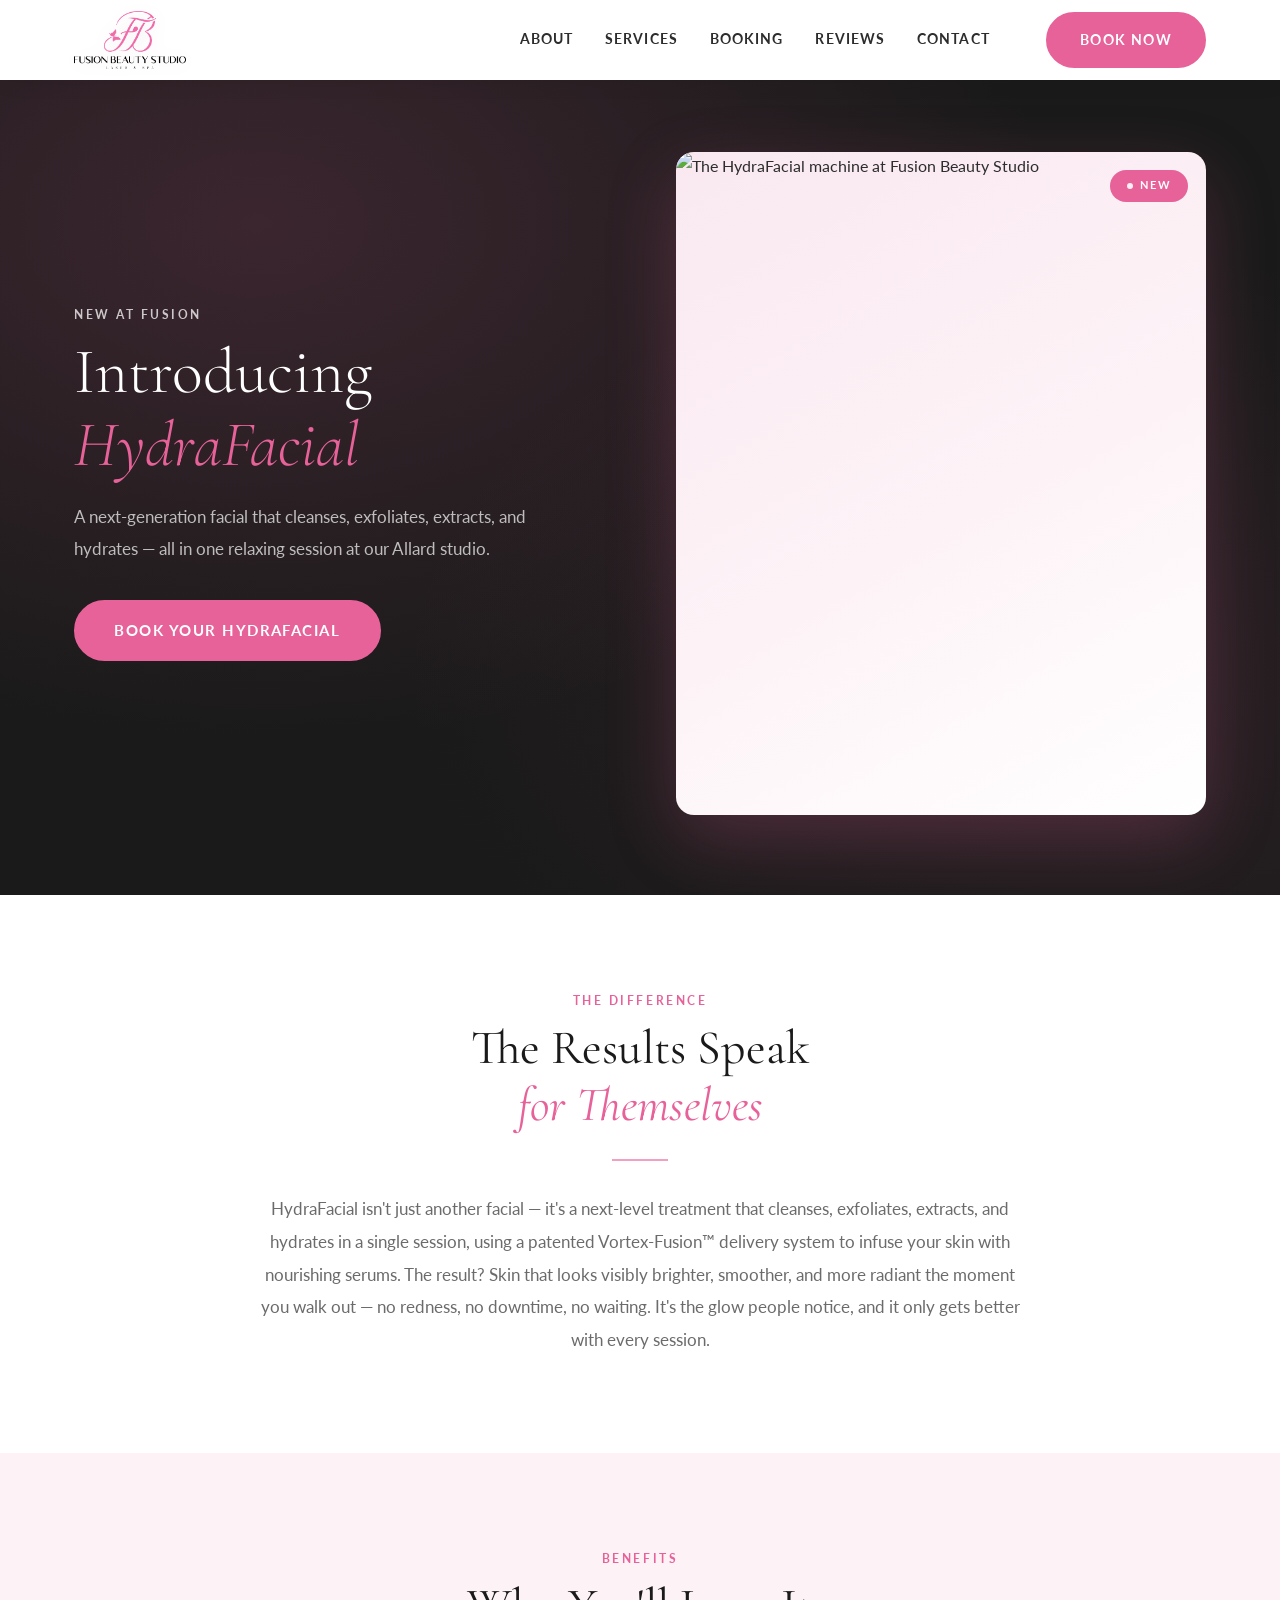
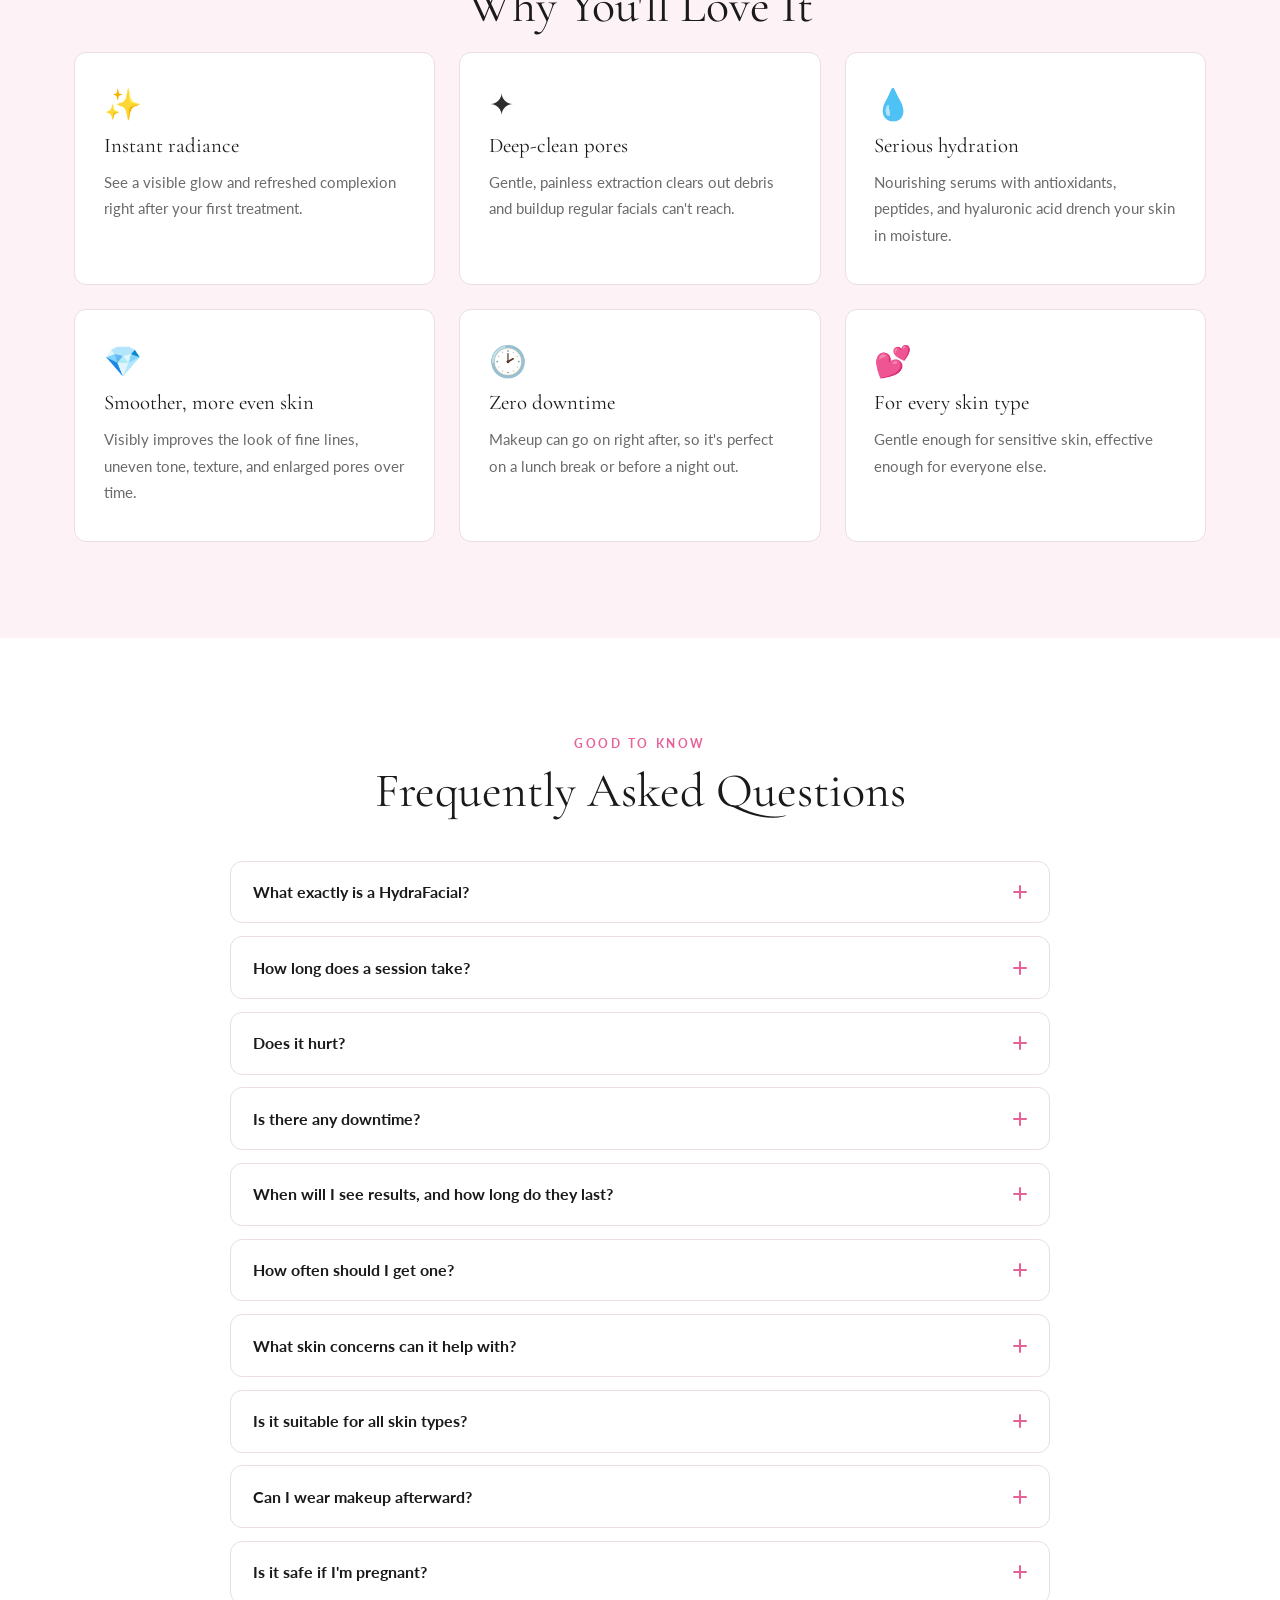
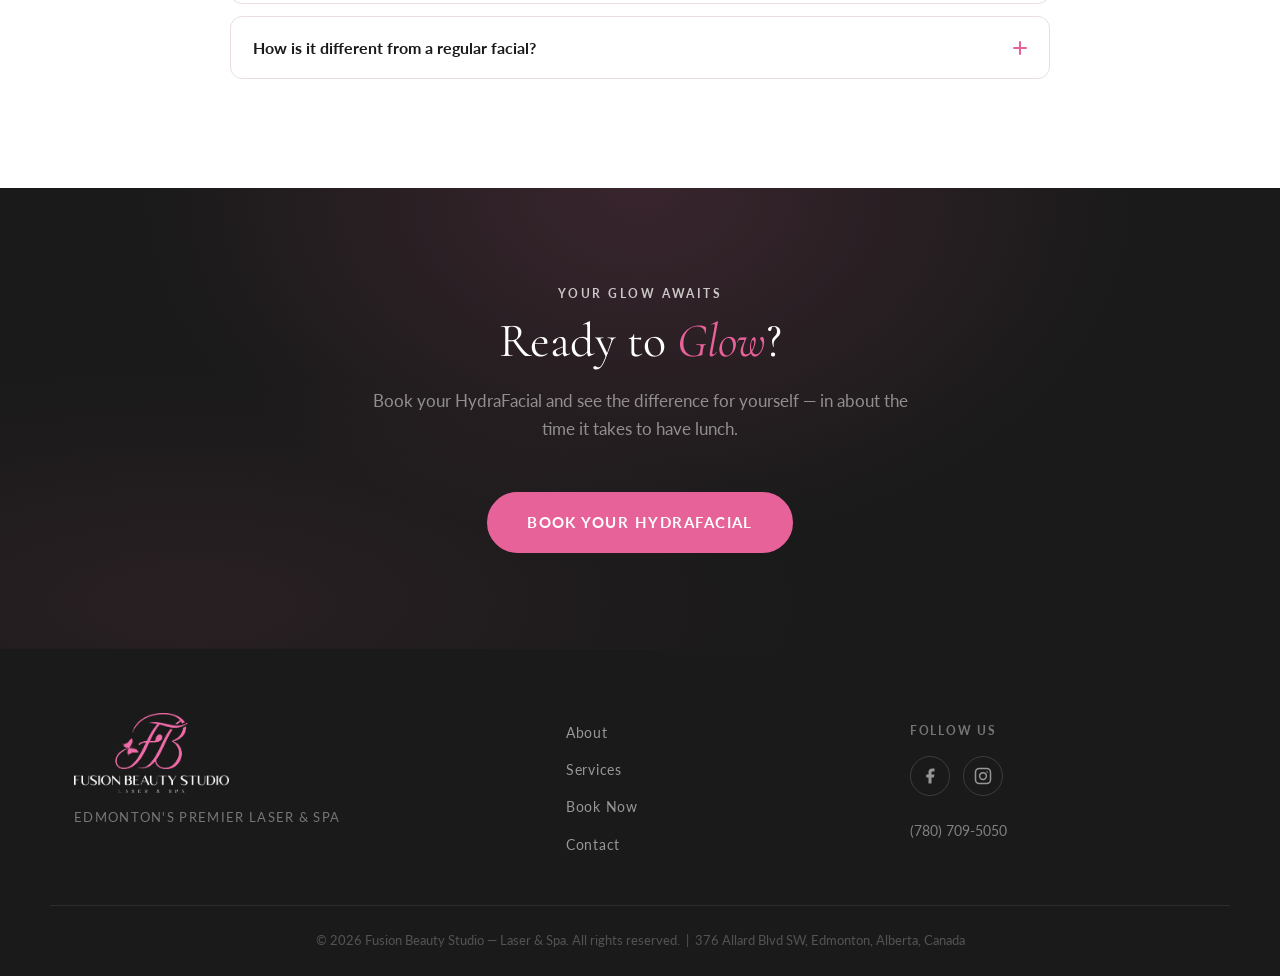
==== hydrafacial/index.html @ 07726c4e "Add HydraFacial feature section and dedicated /hydrafacial page - Homepage: new Introducing HydraFac" ====
<!DOCTYPE html>
<html lang="en">
<head>
  <meta charset="UTF-8" />
  <meta name="viewport" content="width=device-width, initial-scale=1.0" />
  <title>HydraFacial in Edmonton | Fusion Beauty Studio</title>
  <meta name="description" content="HydraFacial at Fusion Beauty Studio in Edmonton — cleanse, exfoliate, extract and hydrate in one session. Instant glow, zero downtime. Book your HydraFacial today." />
  <link rel="preconnect" href="https://fonts.googleapis.com" />
  <link rel="preconnect" href="https://fonts.gstatic.com" crossorigin />
  <link href="https://fonts.googleapis.com/css2?family=Cormorant+Garamond:ital,wght@0,300;0,400;0,500;0,600;1,300;1,400&family=Lato:wght@300;400;700&display=swap" rel="stylesheet" />
  <link rel="stylesheet" href="/styles.css?v=12" />
</head>
<body>

  <!-- ===== NAVBAR (shared) ===== -->
  <header class="navbar" id="navbar">
    <div class="nav-inner">
      <a href="/" class="nav-logo">
        <img src="/logo-transparent-dark.png" alt="Fusion Beauty Studio" class="logo-img" />
      </a>
      <nav class="nav-links" id="navLinks">
        <a href="/#about">About</a>
        <a href="/#services">Services</a>
        <a href="/#booking">Booking</a>
        <a href="/#testimonials">Reviews</a>
        <a href="/#contact">Contact</a>
        <a href="https://www.vagaro.com/ca01/fusionbeautystudio" target="_blank" rel="noopener" class="nav-book-mobile btn btn-primary">Book an Appointment</a>
      </nav>
      <a href="https://www.vagaro.com/ca01/fusionbeautystudio" target="_blank" rel="noopener" class="btn btn-primary nav-cta">Book Now</a>
      <button class="hamburger" id="hamburger" aria-label="Menu">
        <span></span><span></span><span></span>
      </button>
    </div>
  </header>

  <!-- ===== HERO ===== -->
  <section class="hydra-hero">
    <div class="container hydra-hero-grid">

      <div class="hydra-hero-copy">
        <p class="section-eyebrow light">New at Fusion</p>
        <h1 class="hydra-hero-title">Introducing <em>HydraFacial</em></h1>
        <p class="hydra-hero-sub">A next-generation facial that cleanses, exfoliates, extracts, and hydrates &mdash; all in one relaxing session at our Allard studio.</p>
        <a href="https://www.vagaro.com/ca01/fusionbeautystudio" target="_blank" rel="noopener" class="btn btn-primary btn-lg">Book Your HydraFacial</a>
      </div>

      <div class="hydra-hero-media">
        <div class="hydra-media-frame">
          <!-- Drop the machine photo at: /images/hydrafacial-machine.jpg -->
          <img src="/images/hydrafacial-machine.jpg"
               alt="The HydraFacial machine at Fusion Beauty Studio"
               decoding="async" />
        </div>
        <span class="hydra-badge"><span class="hydra-badge-dot"></span>New</span>
      </div>

    </div>
  </section>

  <!-- ===== RESULTS ===== -->
  <section class="hydra-results section">
    <div class="container">
      <div class="hydra-results-inner">
        <p class="section-eyebrow center">The Difference</p>
        <h2 class="section-title center">The Results Speak<br /><em>for Themselves</em></h2>
        <p class="hydra-results-text">HydraFacial isn't just another facial &mdash; it's a next-level treatment that cleanses, exfoliates, extracts, and hydrates in a single session, using a patented Vortex-Fusion&trade; delivery system to infuse your skin with nourishing serums. The result? Skin that looks visibly brighter, smoother, and more radiant the moment you walk out &mdash; no redness, no downtime, no waiting. It's the glow people notice, and it only gets better with every session.</p>
      </div>
    </div>
  </section>

  <!-- ===== BENEFITS ===== -->
  <section class="hydra-benefits section">
    <div class="container">
      <p class="section-eyebrow center">Benefits</p>
      <h2 class="section-title center">Why You'll Love It</h2>
      <div class="hydra-benefits-grid">

        <div class="hydra-benefit-card">
          <div class="hydra-benefit-icon">&#10024;</div>
          <h3>Instant radiance</h3>
          <p>See a visible glow and refreshed complexion right after your first treatment.</p>
        </div>

        <div class="hydra-benefit-card">
          <div class="hydra-benefit-icon">&#10022;</div>
          <h3>Deep-clean pores</h3>
          <p>Gentle, painless extraction clears out debris and buildup regular facials can't reach.</p>
        </div>

        <div class="hydra-benefit-card">
          <div class="hydra-benefit-icon">&#128167;</div>
          <h3>Serious hydration</h3>
          <p>Nourishing serums with antioxidants, peptides, and hyaluronic acid drench your skin in moisture.</p>
        </div>

        <div class="hydra-benefit-card">
          <div class="hydra-benefit-icon">&#128142;</div>
          <h3>Smoother, more even skin</h3>
          <p>Visibly improves the look of fine lines, uneven tone, texture, and enlarged pores over time.</p>
        </div>

        <div class="hydra-benefit-card">
          <div class="hydra-benefit-icon">&#128337;</div>
          <h3>Zero downtime</h3>
          <p>Makeup can go on right after, so it's perfect on a lunch break or before a night out.</p>
        </div>

        <div class="hydra-benefit-card">
          <div class="hydra-benefit-icon">&#128149;</div>
          <h3>For every skin type</h3>
          <p>Gentle enough for sensitive skin, effective enough for everyone else.</p>
        </div>

      </div>
    </div>
  </section>

  <!-- ===== FAQ ===== -->
  <section class="hydra-faq section">
    <div class="container">
      <p class="section-eyebrow center">Good to Know</p>
      <h2 class="section-title center">Frequently Asked Questions</h2>

      <div class="faq-list">

        <div class="faq-item">
          <button class="faq-q" id="faq1-btn" aria-expanded="false" aria-controls="faq1">
            <span>What exactly is a HydraFacial?</span>
            <span class="faq-icon" aria-hidden="true"></span>
          </button>
          <div class="faq-a" id="faq1" role="region" aria-labelledby="faq1-btn">
            <p>It's a multi-step treatment that combines deep cleansing, gentle exfoliation, painless extraction, and intense hydration &mdash; all in one session. Think of it as a supercharged facial that leaves your skin instantly refreshed and glowing.</p>
          </div>
        </div>

        <div class="faq-item">
          <button class="faq-q" id="faq2-btn" aria-expanded="false" aria-controls="faq2">
            <span>How long does a session take?</span>
            <span class="faq-icon" aria-hidden="true"></span>
          </button>
          <div class="faq-a" id="faq2" role="region" aria-labelledby="faq2-btn">
            <!-- ============================================================
                 [PLACEHOLDER 1 of 2 — CONFIRM SESSION LENGTH]
                 Update the "About 30 minutes" figure below to match the
                 actual HydraFacial appointment length at the studio.
                 ============================================================ -->
            <p>About 30 minutes, which is why it's often called the &ldquo;lunchtime facial.&rdquo;</p>
          </div>
        </div>

        <div class="faq-item">
          <button class="faq-q" id="faq3-btn" aria-expanded="false" aria-controls="faq3">
            <span>Does it hurt?</span>
            <span class="faq-icon" aria-hidden="true"></span>
          </button>
          <div class="faq-a" id="faq3" role="region" aria-labelledby="faq3-btn">
            <p>Not at all. Most people describe it as relaxing &mdash; the extraction feels like a light, cool suction rather than the pinching of a traditional facial.</p>
          </div>
        </div>

        <div class="faq-item">
          <button class="faq-q" id="faq4-btn" aria-expanded="false" aria-controls="faq4">
            <span>Is there any downtime?</span>
            <span class="faq-icon" aria-hidden="true"></span>
          </button>
          <div class="faq-a" id="faq4" role="region" aria-labelledby="faq4-btn">
            <p>None. Your skin may look a little more radiant right away, but there's no redness or recovery period. You can apply makeup and head straight back to your day.</p>
          </div>
        </div>

        <div class="faq-item">
          <button class="faq-q" id="faq5-btn" aria-expanded="false" aria-controls="faq5">
            <span>When will I see results, and how long do they last?</span>
            <span class="faq-icon" aria-hidden="true"></span>
          </button>
          <div class="faq-a" id="faq5" role="region" aria-labelledby="faq5-btn">
            <p>You'll notice a glow immediately. The refreshed look typically lasts 5&ndash;7 days, and results build with regular treatments.</p>
          </div>
        </div>

        <div class="faq-item">
          <button class="faq-q" id="faq6-btn" aria-expanded="false" aria-controls="faq6">
            <span>How often should I get one?</span>
            <span class="faq-icon" aria-hidden="true"></span>
          </button>
          <div class="faq-a" id="faq6" role="region" aria-labelledby="faq6-btn">
            <p>For best results, once a month is ideal to maintain that glow and keep improving your skin over time.</p>
          </div>
        </div>

        <div class="faq-item">
          <button class="faq-q" id="faq7-btn" aria-expanded="false" aria-controls="faq7">
            <span>What skin concerns can it help with?</span>
            <span class="faq-icon" aria-hidden="true"></span>
          </button>
          <div class="faq-a" id="faq7" role="region" aria-labelledby="faq7-btn">
            <p>It's great for dullness, dryness, congested or clogged pores, uneven tone and texture, and the appearance of fine lines. It's a fantastic all-rounder for almost any skin goal.</p>
          </div>
        </div>

        <div class="faq-item">
          <button class="faq-q" id="faq8-btn" aria-expanded="false" aria-controls="faq8">
            <span>Is it suitable for all skin types?</span>
            <span class="faq-icon" aria-hidden="true"></span>
          </button>
          <div class="faq-a" id="faq8" role="region" aria-labelledby="faq8-btn">
            <p>Yes &mdash; it's gentle enough for sensitive skin while still being effective for oily, dry, or combination skin.</p>
          </div>
        </div>

        <div class="faq-item">
          <button class="faq-q" id="faq9-btn" aria-expanded="false" aria-controls="faq9">
            <span>Can I wear makeup afterward?</span>
            <span class="faq-icon" aria-hidden="true"></span>
          </button>
          <div class="faq-a" id="faq9" role="region" aria-labelledby="faq9-btn">
            <p>Absolutely. There's no irritation, so you can apply makeup the same day if you'd like.</p>
          </div>
        </div>

        <div class="faq-item">
          <button class="faq-q" id="faq10-btn" aria-expanded="false" aria-controls="faq10">
            <span>Is it safe if I'm pregnant?</span>
            <span class="faq-icon" aria-hidden="true"></span>
          </button>
          <div class="faq-a" id="faq10" role="region" aria-labelledby="faq10-btn">
            <!-- ============================================================
                 [PLACEHOLDER 2 of 2 — CONFIRM STUDIO POLICY]
                 Confirm the studio's official policy on HydraFacial during
                 pregnancy and update the answer below to match.
                 ============================================================ -->
            <p>HydraFacial is generally gentle, but if you're pregnant we recommend checking with your doctor first, and let us know so we can tailor the serums used.</p>
          </div>
        </div>

        <div class="faq-item">
          <button class="faq-q" id="faq11-btn" aria-expanded="false" aria-controls="faq11">
            <span>How is it different from a regular facial?</span>
            <span class="faq-icon" aria-hidden="true"></span>
          </button>
          <div class="faq-a" id="faq11" role="region" aria-labelledby="faq11-btn">
            <p>A traditional facial mostly cleanses and relaxes. HydraFacial goes further with its patented system &mdash; combining extraction and deep serum infusion for more visible, consistent results.</p>
          </div>
        </div>

      </div>
    </div>
  </section>

  <!-- ===== FINAL CTA ===== -->
  <section class="hydra-final-cta section">
    <div class="container">
      <p class="section-eyebrow center light">Your Glow Awaits</p>
      <h2 class="section-title center light">Ready to <em>Glow</em>?</h2>
      <p class="section-desc center" style="color:rgba(255,255,255,0.5);">Book your HydraFacial and see the difference for yourself &mdash; in about the time it takes to have lunch.</p>
      <div class="hydra-final-cta-btn">
        <a href="https://www.vagaro.com/ca01/fusionbeautystudio" target="_blank" rel="noopener" class="btn btn-primary btn-lg">Book Your HydraFacial</a>
      </div>
    </div>
  </section>

  <!-- ===== FOOTER (shared) ===== -->
  <footer class="footer">
    <div class="container footer-inner">
      <div class="footer-logo">
        <a href="/" aria-label="Back to home">
          <img src="/logo-transparent-light.png" alt="Fusion Beauty Studio" />
        </a>
        <p>Edmonton's Premier Laser &amp; Spa</p>
      </div>
      <div class="footer-links">
        <a href="/#about">About</a>
        <a href="/#services">Services</a>
        <a href="https://www.vagaro.com/ca01/fusionbeautystudio" target="_blank" rel="noopener">Book Now</a>
        <a href="/#contact">Contact</a>
      </div>
      <div class="footer-social">
        <p>Follow Us</p>
        <div class="social-links">
          <a href="https://www.facebook.com/fusionbeautystudio.ca/" target="_blank" rel="noopener" aria-label="Facebook" class="social-link">
            <svg xmlns="http://www.w3.org/2000/svg" width="18" height="18" viewBox="0 0 24 24" fill="currentColor" aria-hidden="true">
              <path d="M18 2h-3a5 5 0 0 0-5 5v3H7v4h3v8h4v-8h3l1-4h-4V7a1 1 0 0 1 1-1h3z"/>
            </svg>
          </a>
          <a href="https://www.instagram.com/fusionbeautystudio_" target="_blank" rel="noopener" aria-label="Instagram" class="social-link">
            <svg xmlns="http://www.w3.org/2000/svg" width="18" height="18" viewBox="0 0 24 24" fill="none" stroke="currentColor" stroke-width="2" stroke-linecap="round" stroke-linejoin="round" aria-hidden="true">
              <rect x="2" y="2" width="20" height="20" rx="5" ry="5"/>
              <circle cx="12" cy="12" r="4.5"/>
              <circle cx="17.5" cy="6.5" r="1" fill="currentColor" stroke="none"/>
            </svg>
          </a>
        </div>
        <div style="margin-top:1.2rem;">
          <a href="tel:+17807095050" style="color:rgba(255,255,255,0.45); font-size:0.85rem;">(780) 709-5050</a>
        </div>
      </div>
    </div>
    <div class="footer-bottom">
      <p>&copy; 2026 Fusion Beauty Studio &mdash; Laser &amp; Spa. All rights reserved. &nbsp;|&nbsp; 376 Allard Blvd SW, Edmonton, Alberta, Canada</p>
    </div>
  </footer>

  <!-- ===== FLOATING BOOK BUTTON (shared) ===== -->
  <a href="https://www.vagaro.com/ca01/fusionbeautystudio" target="_blank" rel="noopener" class="float-book" id="floatBook">Book Now</a>

  <script src="/script.js"></script>
</body>
</html>
---- styles.css ----
/* ============================================================
   FUSION BEAUTY STUDIO — Main Stylesheet
   Brand: Hot pink (#E8629A), Black, White, Soft rose tones
   ============================================================ */

/* ---- Reset & Base ---- */
*, *::before, *::after { box-sizing: border-box; margin: 0; padding: 0; }

:root {
  --pink:       #E8629A;
  --pink-dark:  #c94e82;
  --pink-light: #f9e8f0;
  --pink-pale:  #fdf3f7;
  --black:      #1a1a1a;
  --dark:       #2d2d2d;
  --gray:       #6b6b6b;
  --light-gray: #f4f4f4;
  --white:      #ffffff;
  --border:     #eadde4;
  --font-serif: 'Cormorant Garamond', Georgia, serif;
  --font-sans:  'Lato', Arial, sans-serif;
  --radius:     12px;
  --shadow:     0 4px 30px rgba(232, 98, 154, 0.10);
  --shadow-lg:  0 12px 60px rgba(0,0,0,0.12);
  --transition: 0.3s ease;
  --nav-height: 80px;
}

html { scroll-behavior: smooth; font-size: 16px; }

body {
  font-family: var(--font-sans);
  color: var(--dark);
  background: var(--white);
  line-height: 1.7;
  overflow-x: hidden;
}

img { display: block; max-width: 100%; }
a  { text-decoration: none; color: inherit; }

/* ---- Typography ---- */
h1, h2, h3 { font-family: var(--font-serif); font-weight: 400; line-height: 1.2; }

.section-eyebrow {
  font-family: var(--font-sans);
  font-size: 0.72rem;
  font-weight: 700;
  letter-spacing: 0.22em;
  text-transform: uppercase;
  color: var(--pink);
  margin-bottom: 0.6rem;
}
.section-eyebrow.light { color: rgba(255,255,255,0.75); }

.section-title {
  font-family: var(--font-serif);
  font-size: clamp(2rem, 4vw, 3rem);
  color: var(--black);
  margin-bottom: 1rem;
}
.section-title em { color: var(--pink); font-style: italic; }
.section-title.light { color: var(--white); }
.section-title.center, .section-eyebrow.center, .section-desc.center { text-align: center; }

.section-desc {
  color: var(--gray);
  max-width: 560px;
  margin: 0 auto 3rem;
  font-size: 1.05rem;
}

/* ---- Layout ---- */
.container { max-width: 1180px; margin: 0 auto; padding: 0 1.5rem; }
.section { padding: 6rem 0; }

/* ---- Buttons ---- */
.btn {
  display: inline-flex;
  align-items: center;
  padding: 0.85rem 2rem;
  border-radius: 50px;
  font-family: var(--font-sans);
  font-size: 0.88rem;
  font-weight: 700;
  letter-spacing: 0.1em;
  text-transform: uppercase;
  cursor: pointer;
  transition: var(--transition);
  border: 2px solid transparent;
}
.btn-primary {
  background: var(--pink);
  color: var(--white);
  border-color: var(--pink);
}
.btn-primary:hover {
  background: var(--pink-dark);
  border-color: var(--pink-dark);
  transform: translateY(-2px);
  box-shadow: 0 8px 24px rgba(232,98,154,0.35);
}
.btn-outline {
  background: transparent;
  color: var(--white);
  border-color: rgba(255,255,255,0.7);
}
.btn-outline:hover {
  background: rgba(255,255,255,0.15);
  border-color: var(--white);
}
.btn-lg { padding: 1rem 2.4rem; font-size: 0.92rem; }
.btn-full { width: 100%; justify-content: center; }

/* ---- Hover arrow (fusion_arrow.jpg) — simple fade-in on hover ---- */

.btn-primary::after {
  content: '';
  display: block;
  flex-shrink: 0;
  width: 0;
  height: 22px;
  background: url('fusion_arrow.jpg') no-repeat center / contain;
  filter: invert(1);
  mix-blend-mode: screen;
  opacity: 0;
  margin-left: 0;
  transition: width 0.3s ease, opacity 0.25s ease, margin-left 0.3s ease;
}
.btn-primary:hover::after {
  width: 38px;
  opacity: 1;
  margin-left: 10px;
}

/* No arrow on the Explore Services (outline) button */

/* Black arrow on light backgrounds (.service-link) */
.service-link {
  display: inline-flex;
  align-items: center;
}
.service-link::after {
  content: '';
  display: block;
  flex-shrink: 0;
  width: 0;
  height: 16px;
  background: url('fusion_arrow.jpg') no-repeat center / contain;
  mix-blend-mode: multiply;
  opacity: 0;
  margin-left: 0;
  transition: width 0.3s ease, opacity 0.25s ease, margin-left 0.3s ease;
}
.service-link:hover::after {
  width: 28px;
  opacity: 1;
  margin-left: 8px;
}

/* Arrow on floating book button */
.float-book {
  display: inline-flex;
  align-items: center;
  overflow: hidden;
}
.float-book::after {
  content: '';
  display: block;
  flex-shrink: 0;
  width: 0;
  height: 20px;
  background: url('fusion_arrow.jpg') no-repeat center / contain;
  filter: invert(1);
  mix-blend-mode: screen;
  opacity: 0;
  margin-left: 0;
  transition: width 0.3s ease, opacity 0.25s ease, margin-left 0.3s ease;
}
.float-book:hover::after {
  width: 34px;
  opacity: 1;
  margin-left: 10px;
}


/* ============================================================
   NAVBAR — always white, logo overflows for large feel
   ============================================================ */
.navbar {
  position: fixed;
  top: 0; left: 0; right: 0;
  z-index: 1000;
  height: var(--nav-height);
  background: var(--white);
  box-shadow: 0 2px 20px rgba(0,0,0,0.07);
  overflow: visible;
}
.nav-inner {
  max-width: 1180px;
  margin: 0 auto;
  padding: 0 1.5rem;
  height: 100%;
  display: flex;
  align-items: center;
  gap: 2rem;
  overflow: visible;
}
.nav-logo {
  position: relative;
  z-index: 2;
  display: flex;
  align-items: center;
}
.nav-logo .logo-img {
  height: 58px;
  width: auto;
  object-fit: contain;
  filter: drop-shadow(0 2px 8px rgba(0,0,0,0.08));
}
.nav-links {
  display: flex;
  gap: 2rem;
  margin-left: auto;
}
.nav-links a {
  font-size: 0.85rem;
  font-weight: 700;
  letter-spacing: 0.08em;
  text-transform: uppercase;
  color: var(--dark);
  transition: color var(--transition);
  position: relative;
}
.nav-links a::after {
  content: '';
  position: absolute;
  bottom: -3px; left: 0;
  width: 0; height: 2px;
  background: var(--pink);
  transition: width var(--transition);
}
.nav-links a:hover::after { width: 100%; }
.nav-links a:hover { color: var(--pink); }

.nav-cta { margin-left: 1.5rem; }

/* Mobile-only elements — hidden on desktop */
.nav-book-mobile { display: none; }

.hamburger {
  display: none;
  flex-direction: column;
  gap: 5px;
  background: none;
  border: none;
  cursor: pointer;
  padding: 4px;
  margin-left: auto;
}
.hamburger span {
  display: block;
  width: 24px;
  height: 2px;
  background: var(--dark);
  transition: var(--transition);
  border-radius: 2px;
}


/* ============================================================
   HERO — video background with text reveal
   ============================================================ */
.hero {
  position: relative;
  min-height: 100vh;
  display: flex;
  align-items: center;
  justify-content: center;
  background: #1a0a10;
  overflow: hidden;
}

/* Background video */
.hero-video {
  position: absolute;
  inset: 0;
  width: 100%;
  height: 100%;
  object-fit: cover;
  z-index: 0;
  opacity: 0;
  animation: videoFadeIn 2s ease 0.5s forwards;
}
@keyframes videoFadeIn {
  from { opacity: 0; }
  to   { opacity: 1; }
}

/* Dimming overlay — keeps video subtle and text readable */
.hero-overlay {
  position: absolute;
  inset: 0;
  z-index: 1;
  background:
    linear-gradient(135deg, rgba(15,4,10,0.82) 0%, rgba(20,6,14,0.72) 60%, rgba(10,4,8,0.78) 100%);
}

/* Subtle pink mood wash */
.hero::after {
  content: '';
  position: absolute;
  inset: 0;
  z-index: 1;
  background:
    radial-gradient(ellipse at 20% 60%, rgba(232,98,154,0.12) 0%, transparent 55%),
    radial-gradient(ellipse at 80% 30%, rgba(232,98,154,0.07) 0%, transparent 45%);
  pointer-events: none;
}

.hero-content {
  position: relative;
  z-index: 2;
  text-align: center;
  max-width: 720px;
  padding: 0 1.5rem;
  padding-top: 120px;
}

/* ---- Hero text reveal animation ---- */
@keyframes heroReveal {
  0%   { opacity: 0; transform: translateY(36px); filter: blur(4px); }
  60%  { filter: blur(0px); }
  100% { opacity: 1; transform: translateY(0);   filter: blur(0px); }
}

.hero-anim {
  opacity: 0;
  animation: heroReveal 1.1s cubic-bezier(0.22, 1, 0.36, 1) both;
}
.hero-eyebrow {
  font-family: var(--font-sans);
  font-size: 0.75rem;
  font-weight: 700;
  letter-spacing: 0.25em;
  text-transform: uppercase;
  color: var(--pink);
  margin-bottom: 1.2rem;
}
.hero-title {
  font-family: var(--font-serif);
  font-size: clamp(3rem, 7vw, 5.5rem);
  font-weight: 300;
  color: var(--white);
  line-height: 1.1;
  margin-bottom: 1.5rem;
}
.hero-title em {
  color: var(--pink);
  font-style: italic;
}
.hero-sub {
  font-size: 1.1rem;
  color: rgba(255,255,255,0.75);
  max-width: 480px;
  margin: 0 auto 2.5rem;
  line-height: 1.8;
}
.hero-actions {
  display: flex;
  gap: 1rem;
  justify-content: center;
  flex-wrap: wrap;
}

.hero-scroll-hint {
  position: absolute;
  bottom: 2.5rem;
  left: 50%;
  transform: translateX(-50%);
  display: flex;
  flex-direction: column;
  align-items: center;
  gap: 0.5rem;
  color: rgba(255,255,255,0.4);
  font-size: 0.7rem;
  letter-spacing: 0.15em;
  text-transform: uppercase;
  z-index: 3;
}
.scroll-line {
  width: 1px;
  height: 40px;
  background: linear-gradient(to bottom, rgba(255,255,255,0.5), transparent);
  animation: scrollPulse 2s ease-in-out infinite;
}
@keyframes scrollPulse {
  0%, 100% { opacity: 0.3; transform: scaleY(1); }
  50%       { opacity: 1;   transform: scaleY(1.2); }
}


/* ============================================================
   WELCOME STRIP — infinite marquee
   ============================================================ */
.welcome-strip {
  background: var(--pink);
  padding: 0.9rem 0;
  overflow: hidden;
}

.marquee-track {
  display: flex;
  will-change: transform;
}

.marquee-item {
  flex-shrink: 0;
  white-space: nowrap;
  color: var(--white);
  font-family: var(--font-sans);
  font-size: 0.78rem;
  font-weight: 700;
  letter-spacing: 0.18em;
  text-transform: uppercase;
}

/* Hide native video controls overlay on mobile */
.hero-video::-webkit-media-controls { display: none !important; }
.hero-video::-webkit-media-controls-enclosure { display: none !important; }
.hero-video::-webkit-media-controls-panel { display: none !important; }


/* ============================================================
   ABOUT
   ============================================================ */
.about { background: var(--white); }

.about-grid {
  display: grid;
  grid-template-columns: 1fr 1fr;
  gap: 5rem;
  align-items: center;
}

.about-image-wrap {
  position: relative;
}

.about-img-box {
  background: var(--black);
  border-radius: var(--radius);
  padding: 3rem;
  display: flex;
  align-items: center;
  justify-content: center;
  box-shadow: var(--shadow-lg);
  aspect-ratio: 1;
}

.about-logo {
  width: 80%;
  max-width: 280px;
  margin: 0 auto;
}

.about-badge {
  position: absolute;
  bottom: -1.5rem;
  right: -1.5rem;
  background: var(--pink);
  color: var(--white);
  border-radius: var(--radius);
  padding: 1.2rem 1.5rem;
  display: flex;
  flex-direction: column;
  align-items: center;
  box-shadow: var(--shadow);
  text-align: center;
}
.badge-num {
  font-family: var(--font-serif);
  font-size: 1.8rem;
  line-height: 1;
}
.badge-text {
  font-size: 0.72rem;
  font-weight: 700;
  letter-spacing: 0.05em;
  margin-top: 0.3rem;
  line-height: 1.4;
}

.about-text p {
  color: var(--gray);
  margin-bottom: 1rem;
  font-size: 1.05rem;
  line-height: 1.8;
}


/* ============================================================
   SERVICES
   ============================================================ */
.services { background: var(--pink-pale); }

.services-grid {
  display: grid;
  grid-template-columns: repeat(4, 1fr);
  gap: 1.5rem;
  margin-top: 1rem;
}

.service-card {
  background: var(--white);
  border-radius: var(--radius);
  padding: 2.5rem 2rem;
  border: 1px solid var(--border);
  transition: var(--transition);
  position: relative;
  overflow: hidden;
}
.service-card::before {
  content: '';
  position: absolute;
  top: 0; left: 0; right: 0;
  height: 3px;
  background: var(--pink);
  transform: scaleX(0);
  transform-origin: left;
  transition: transform var(--transition);
}
.service-card:hover {
  box-shadow: var(--shadow);
  transform: translateY(-4px);
  border-color: rgba(232,98,154,0.2);
}
.service-card:hover::before { transform: scaleX(1); }

.service-icon {
  font-size: 2rem;
  margin-bottom: 1.2rem;
}
.service-card h3 {
  font-family: var(--font-serif);
  font-size: 1.4rem;
  color: var(--black);
  margin-bottom: 0.8rem;
}
.service-card p {
  color: var(--gray);
  font-size: 0.95rem;
  line-height: 1.7;
  margin-bottom: 1.5rem;
}
.service-link {
  font-size: 0.82rem;
  font-weight: 700;
  letter-spacing: 0.08em;
  text-transform: uppercase;
  color: var(--pink);
  transition: color var(--transition);
}
.service-link:hover { color: var(--pink-dark); }


/* ============================================================
   WHY US
   ============================================================ */
.why-us {
  background: var(--black);
  position: relative;
  overflow: hidden;
}
.why-us::before {
  content: '';
  position: absolute;
  inset: 0;
  background:
    radial-gradient(circle at 15% 50%, rgba(232,98,154,0.12) 0%, transparent 55%),
    radial-gradient(circle at 85% 30%, rgba(232,98,154,0.08) 0%, transparent 45%);
}
.why-overlay { position: absolute; inset: 0; }

.why-us .container { position: relative; z-index: 1; }

.why-grid {
  display: grid;
  grid-template-columns: repeat(4, 1fr);
  gap: 2rem;
  margin-top: 3rem;
}

.why-card {
  text-align: center;
  padding: 2.5rem 1.5rem;
  border-radius: var(--radius);
  border: 1px solid rgba(255,255,255,0.08);
  background: rgba(255,255,255,0.03);
  transition: var(--transition);
}
.why-card:hover {
  background: rgba(232,98,154,0.08);
  border-color: rgba(232,98,154,0.25);
  transform: translateY(-4px);
}
.why-icon {
  font-size: 2.2rem;
  margin-bottom: 1rem;
}
.why-card h3 {
  font-family: var(--font-serif);
  font-size: 1.3rem;
  color: var(--white);
  margin-bottom: 0.8rem;
}
.why-card p {
  color: rgba(255,255,255,0.55);
  font-size: 0.92rem;
  line-height: 1.7;
}


/* ============================================================
   BOOKING — Vagaro
   ============================================================ */
.booking { background: var(--white); }

.vagaro-box {
  max-width: 580px;
  margin: 0 auto 3rem;
}
.vagaro-box-inner {
  background: var(--black);
  border-radius: calc(var(--radius) * 2);
  padding: 3.5rem 3rem;
  text-align: center;
  box-shadow: var(--shadow-lg);
  position: relative;
  overflow: hidden;
}
.vagaro-box-inner::before {
  content: '';
  position: absolute;
  inset: 0;
  background: radial-gradient(circle at 70% 20%, rgba(232,98,154,0.18) 0%, transparent 60%);
  pointer-events: none;
}
.vagaro-icon {
  font-size: 2.8rem;
  margin-bottom: 1.2rem;
}
.vagaro-box-inner h3 {
  font-family: var(--font-serif);
  font-size: 1.9rem;
  color: var(--white);
  margin-bottom: 0.8rem;
}
.vagaro-box-inner p {
  color: rgba(255,255,255,0.6);
  font-size: 1rem;
  margin-bottom: 2rem;
  line-height: 1.7;
}
.vagaro-note {
  margin-top: 1rem !important;
  margin-bottom: 0 !important;
  font-size: 0.78rem !important;
  color: rgba(255,255,255,0.35) !important;
  letter-spacing: 0.04em;
}

.booking-alts {
  display: flex;
  align-items: center;
  justify-content: center;
  gap: 2rem;
  flex-wrap: wrap;
  padding: 2rem;
  background: var(--pink-pale);
  border-radius: var(--radius);
  border: 1px solid var(--border);
  max-width: 700px;
  margin: 0 auto;
}
.booking-alt-item {
  display: flex;
  align-items: center;
  gap: 0.8rem;
}
.alt-icon { font-size: 1.4rem; }
.booking-alt-item strong {
  display: block;
  font-size: 0.72rem;
  font-weight: 700;
  letter-spacing: 0.1em;
  text-transform: uppercase;
  color: var(--pink);
  margin-bottom: 0.15rem;
}
.booking-alt-item a, .booking-alt-item span {
  color: var(--dark);
  font-size: 0.95rem;
}
.booking-alt-item a:hover { color: var(--pink); }
.booking-alt-divider {
  width: 1px;
  height: 40px;
  background: var(--border);
}


/* ============================================================
   TESTIMONIALS
   ============================================================ */
.testimonials { background: var(--pink-pale); }

.testimonials-grid {
  display: grid;
  grid-template-columns: repeat(3, 1fr);
  gap: 1.5rem;
  margin-top: 1rem;
}

.testimonial-card {
  background: var(--white);
  border-radius: var(--radius);
  padding: 2.5rem;
  border: 1px solid var(--border);
  transition: var(--transition);
}
.testimonial-card:hover {
  box-shadow: var(--shadow);
  transform: translateY(-3px);
}
.stars {
  color: var(--pink);
  font-size: 1rem;
  letter-spacing: 0.1em;
  margin-bottom: 1.2rem;
}
.testimonial-card p {
  color: var(--gray);
  font-size: 0.97rem;
  line-height: 1.8;
  font-style: italic;
  margin-bottom: 1.8rem;
}
.testimonial-author {
  display: flex;
  align-items: center;
  gap: 0.8rem;
}
.author-avatar {
  width: 42px;
  height: 42px;
  border-radius: 50%;
  background: var(--pink-light);
  color: var(--pink);
  font-weight: 700;
  font-size: 1.1rem;
  display: flex;
  align-items: center;
  justify-content: center;
  flex-shrink: 0;
}
.testimonial-author strong {
  display: block;
  color: var(--black);
  font-size: 0.95rem;
}
.testimonial-author span {
  color: var(--gray);
  font-size: 0.82rem;
}


/* ============================================================
   CONTACT
   ============================================================ */
.contact { background: var(--white); }

.contact-grid {
  display: grid;
  grid-template-columns: 1fr 1fr;
  gap: 5rem;
  align-items: start;
}

.contact-items { margin-top: 2rem; display: flex; flex-direction: column; gap: 1.5rem; }

.contact-item {
  display: flex;
  gap: 1.2rem;
  align-items: flex-start;
}
.contact-icon {
  font-size: 1.4rem;
  flex-shrink: 0;
  margin-top: 0.1rem;
}
.contact-item strong {
  display: block;
  font-size: 0.78rem;
  font-weight: 700;
  letter-spacing: 0.1em;
  text-transform: uppercase;
  color: var(--pink);
  margin-bottom: 0.2rem;
}
.contact-item p, .contact-item a {
  color: var(--gray);
  font-size: 0.97rem;
  line-height: 1.6;
}
.contact-item a:hover { color: var(--pink); }

.contact-map {
  border-radius: var(--radius);
  overflow: hidden;
  height: 400px;
}
.map-placeholder {
  width: 100%;
  height: 100%;
  background: var(--pink-pale);
  border: 2px dashed var(--border);
  border-radius: var(--radius);
  display: flex;
  flex-direction: column;
  align-items: center;
  justify-content: center;
  gap: 0.5rem;
  color: var(--gray);
}
.map-placeholder span { font-size: 3rem; }
.map-placeholder p { font-size: 1.1rem; font-weight: 600; color: var(--dark); }
.map-placeholder small { font-size: 0.82rem; }


/* ============================================================
   FOOTER
   ============================================================ */
.footer {
  background: var(--black);
  padding-top: 4rem;
}

.footer-inner {
  display: grid;
  grid-template-columns: 1.5fr 1fr 1fr;
  gap: 3rem;
  padding-bottom: 3rem;
  border-bottom: 1px solid rgba(255,255,255,0.08);
}

.footer-logo img {
  height: 80px;
  width: auto;
  object-fit: contain;
  margin-bottom: 0.8rem;
}
.footer-logo p {
  color: rgba(255,255,255,0.4);
  font-size: 0.82rem;
  letter-spacing: 0.1em;
  text-transform: uppercase;
}

.footer-links {
  display: flex;
  flex-direction: column;
  gap: 0.8rem;
  padding-top: 0.5rem;
}
.footer-links a {
  color: rgba(255,255,255,0.55);
  font-size: 0.9rem;
  letter-spacing: 0.05em;
  transition: color var(--transition);
}
.footer-links a:hover { color: var(--pink); }

.footer-social { padding-top: 0.5rem; }
.footer-social p {
  color: rgba(255,255,255,0.4);
  font-size: 0.72rem;
  font-weight: 700;
  letter-spacing: 0.15em;
  text-transform: uppercase;
  margin-bottom: 1rem;
}
.social-links { display: flex; gap: 0.8rem; }
.social-link {
  width: 40px;
  height: 40px;
  border-radius: 50%;
  border: 1px solid rgba(255,255,255,0.15);
  color: rgba(255,255,255,0.55);
  display: flex;
  align-items: center;
  justify-content: center;
  font-size: 1.1rem;
  transition: var(--transition);
}
.social-link:hover {
  background: var(--pink);
  border-color: var(--pink);
  color: var(--white);
}

.footer-bottom {
  padding: 1.5rem 1.5rem;
  text-align: center;
}
.footer-bottom p {
  color: rgba(255,255,255,0.25);
  font-size: 0.8rem;
}


/* ============================================================
   FLOATING BOOK BUTTON
   ============================================================ */
.float-book {
  position: fixed;
  bottom: 2rem;
  right: 2rem;
  z-index: 999;
  background: var(--pink);
  color: var(--white);
  padding: 0.9rem 1.8rem;
  border-radius: 50px;
  font-size: 0.82rem;
  font-weight: 700;
  letter-spacing: 0.12em;
  text-transform: uppercase;
  box-shadow: 0 6px 28px rgba(232,98,154,0.45);
  transition: var(--transition);
  opacity: 0;
  pointer-events: none;
  transform: translateY(10px);
}
.float-book.visible {
  opacity: 1;
  pointer-events: auto;
  transform: translateY(0);
}
.float-book:hover {
  background: var(--pink-dark);
  box-shadow: 0 10px 36px rgba(232,98,154,0.55);
  transform: translateY(-2px);
}


/* ============================================================
   TRANSFORMATION JOURNEY
   ============================================================ */
.transformation {
  background: var(--black);
  position: relative;
  overflow: hidden;
}
.transformation::before {
  content: '';
  position: absolute;
  inset: 0;
  background:
    radial-gradient(ellipse at 50% 0%, rgba(232,98,154,0.13) 0%, transparent 55%),
    radial-gradient(ellipse at 10% 80%, rgba(232,98,154,0.06) 0%, transparent 40%);
  pointer-events: none;
}

.transform-timeline {
  display: grid;
  grid-template-columns: 1fr 80px 1fr 80px 1fr;
  align-items: center;
  gap: 1rem;
  margin-top: 3.5rem;
}

/* Card */
.transform-card {
  background: rgba(255,255,255,0.04);
  border: 1px solid rgba(255,255,255,0.08);
  border-radius: calc(var(--radius) * 1.5);
  overflow: hidden;
  opacity: 0;
  transform: translateY(55px);
  transition: opacity 0.9s cubic-bezier(0.22,1,0.36,1),
              transform 0.9s cubic-bezier(0.22,1,0.36,1),
              box-shadow 0.4s ease,
              border-color 0.4s ease;
}
.transform-card.in-view {
  opacity: 1;
  transform: translateY(0);
}
.transform-card:hover {
  box-shadow: 0 24px 70px rgba(232,98,154,0.22);
  transform: translateY(-6px) !important;
}
.featured-card {
  border-color: rgba(232,98,154,0.35) !important;
  background: rgba(232,98,154,0.07) !important;
  box-shadow: 0 0 40px rgba(232,98,154,0.12);
}
.featured-card.in-view:hover {
  box-shadow: 0 24px 80px rgba(232,98,154,0.35);
}

/* Step number watermark */
.transform-step-num {
  font-family: var(--font-serif);
  font-size: 4rem;
  font-weight: 300;
  color: rgba(255,255,255,0.05);
  padding: 1rem 1.5rem 0;
  line-height: 1;
  user-select: none;
}

/* Image */
.transform-img-wrap {
  position: relative;
  aspect-ratio: 3/4;
  overflow: hidden;
}
.transform-img-wrap img {
  width: 100%;
  height: 100%;
  object-fit: cover;
  transition: transform 0.9s cubic-bezier(0.22,1,0.36,1);
}
.transform-card:hover .transform-img-wrap img {
  transform: scale(1.07);
}

/* Stage badge */
.transform-label {
  position: absolute;
  bottom: 1rem;
  left: 1rem;
  padding: 0.38rem 1rem;
  border-radius: 50px;
  font-size: 0.73rem;
  font-weight: 700;
  letter-spacing: 0.14em;
  text-transform: uppercase;
  backdrop-filter: blur(10px);
}
.before-label  { background: rgba(20,10,15,0.65); color: rgba(255,255,255,0.75); }
.during-label  { background: rgba(232,98,154,0.65); color: var(--white); }
.after-label   { background: var(--pink); color: var(--white); box-shadow: 0 4px 16px rgba(232,98,154,0.5); }

/* Text body */
.transform-body { padding: 1.5rem 1.5rem 2rem; }
.transform-body h3 {
  font-family: var(--font-serif);
  font-size: 1.45rem;
  color: var(--white);
  margin-bottom: 0.5rem;
}
.transform-body p {
  color: rgba(255,255,255,0.45);
  font-size: 0.92rem;
  line-height: 1.75;
}

/* Arrow connector */
.transform-connector {
  display: flex;
  align-items: center;
  justify-content: center;
  opacity: 0;
  transform: scale(0.6);
  transition: opacity 0.7s ease, transform 0.7s cubic-bezier(0.34,1.56,0.64,1);
}
.transform-connector.in-view {
  opacity: 1;
  transform: scale(1);
}
.connector-arrow-img {
  width: 72px;
  height: auto;
  /* Turn the black arrow pink */
  filter: invert(52%) sepia(60%) saturate(700%) hue-rotate(295deg) brightness(1.1);
  mix-blend-mode: normal;
}

/* CTA */
.transform-cta {
  text-align: center;
  margin-top: 4rem;
}

/* Responsive transform */
@media (max-width: 900px) {
  .transform-timeline {
    grid-template-columns: 1fr;
    max-width: 420px;
    margin-left: auto;
    margin-right: auto;
  }
  .transform-connector {
    transform: scale(0.6) rotate(90deg);
    margin: 0 auto;
  }
  .transform-connector.in-view {
    transform: scale(1) rotate(90deg);
  }
}

/* ============================================================
   SCROLL-IN ANIMATIONS
   ============================================================ */
.fade-up {
  opacity: 0;
  transform: translateY(28px);
  transition: opacity 0.6s ease, transform 0.6s ease;
}
.fade-up.animated {
  opacity: 1;
  transform: translateY(0);
}

/* ============================================================
   RESPONSIVE — TABLET (≤1024px)
   ============================================================ */
@media (max-width: 1024px) {
  .why-grid          { grid-template-columns: repeat(2, 1fr); }
  .services-grid     { grid-template-columns: repeat(2, 1fr); }
  .booking-alts      { gap: 1.2rem; }
  .booking-alt-divider { display: none; }
}

/* ============================================================
   RESPONSIVE — MOBILE (≤768px)  ★ MOBILE-FIRST PRIORITY ★
   ============================================================ */
@media (max-width: 768px) {

  /* --- General spacing --- */
  .section { padding: 3.5rem 0; }
  .container { padding: 0 1.2rem; }

  /* ── NAVBAR ─────────────────────────────────────────────── */

  /* Logo: smaller, fits in bar */
  .nav-logo .logo-img { height: 46px; }

  /* Desktop "Book Now" pill → hidden; we put it inside the mobile menu */
  .nav-cta { display: none; }

  /* Hamburger: always visible on mobile */
  .hamburger { display: flex; }

  /* Hamburger → X animation when menu is open */
  .hamburger.menu-open span:nth-child(1) {
    transform: rotate(45deg) translate(5px, 6px);
  }
  .hamburger.menu-open span:nth-child(2) {
    opacity: 0;
    transform: translateX(-8px);
  }
  .hamburger.menu-open span:nth-child(3) {
    transform: rotate(-45deg) translate(5px, -6px);
  }

  /* Partial dropdown panel — anchored below the navbar, not full-screen */
  .nav-links {
    position: fixed;
    top: var(--nav-height);          /* starts just below navbar */
    left: 0;
    right: 0;
    z-index: 998;
    /* Layout */
    display: flex !important;
    flex-direction: column;
    align-items: center;
    gap: 0;
    padding: 0.5rem 1.5rem 2rem;
    margin: 0;
    /* Style */
    background: var(--white);
    box-shadow: 0 16px 48px rgba(0,0,0,0.13);
    border-bottom-left-radius: 16px;
    border-bottom-right-radius: 16px;
    /* Hidden state */
    visibility: hidden;
    opacity: 0;
    transform: translateY(-12px);
    transition: opacity 0.28s ease, transform 0.28s ease, visibility 0.28s;
    pointer-events: none;
  }

  /* Visible state */
  .nav-links.open {
    visibility: visible;
    opacity: 1;
    transform: translateY(0);
    pointer-events: auto;
  }

  /* Nav link items inside mobile menu */
  .nav-links a {
    color: var(--dark);
    font-size: 1.15rem;
    font-weight: 700;
    letter-spacing: 0.06em;
    padding: 0.85rem 1.5rem;
    width: 100%;
    text-align: center;
    border-bottom: 1px solid var(--border);
    transition: color 0.2s, background 0.2s;
  }
  .nav-links a:last-child { border-bottom: none; }
  .nav-links a:hover, .nav-links a:active { color: var(--pink); }

  /* "Book an Appointment" button at bottom of panel */
  .nav-book-mobile {
    display: block !important;
    margin-top: 1.2rem;
    padding: 0.85rem 2.2rem !important;
    background: var(--pink) !important;
    color: var(--white) !important;
    border-radius: 50px !important;
    font-size: 0.85rem !important;
    font-weight: 700 !important;
    letter-spacing: 0.12em;
    text-transform: uppercase;
    text-align: center !important;
    border-bottom: none !important;
    width: auto !important;
  }
  .nav-book-mobile:hover { background: var(--pink-dark) !important; color: var(--white) !important; }
  .nav-book-mobile::after { display: none !important; }

  /* ── HERO ───────────────────────────────────────────────── */
  .hero-content      { padding-top: 100px; padding-bottom: 2rem; }
  .hero-title        { font-size: clamp(2.6rem, 11vw, 4rem); }
  .hero-sub          { font-size: 1rem; }
  .hero-actions      { flex-direction: column; align-items: center; gap: 0.9rem; }
  .hero-actions .btn { width: 80vw; max-width: 320px; justify-content: center; }

  /* ── ABOUT ──────────────────────────────────────────────── */
  .about-grid        { grid-template-columns: 1fr; gap: 2.5rem; }
  .about-img-box     { padding: 2rem; aspect-ratio: auto; }
  .about-logo        { max-width: 200px; }
  .about-badge       { bottom: -1rem; right: -0.5rem; }

  /* ── SERVICES ───────────────────────────────────────────── */
  .services-grid     { grid-template-columns: 1fr; }
  .service-card      { padding: 2rem 1.5rem; }

  /* ── WHY US ─────────────────────────────────────────────── */
  .why-grid          { grid-template-columns: 1fr 1fr; }

  /* ── BOOKING ────────────────────────────────────────────── */
  .vagaro-box        { max-width: 100%; }
  .vagaro-box-inner  { padding: 2.2rem 1.4rem; border-radius: var(--radius); }
  .booking-alts      {
    flex-direction: column;
    align-items: flex-start;
    gap: 1.2rem;
    padding: 1.5rem;
  }

  /* ── TESTIMONIALS ───────────────────────────────────────── */
  .testimonials-grid { grid-template-columns: 1fr; }

  /* ── CONTACT ────────────────────────────────────────────── */
  .contact-grid      { grid-template-columns: 1fr; gap: 2rem; }
  .contact-map       { height: 260px; }

  /* ── FOOTER ─────────────────────────────────────────────── */
  .footer-inner      { grid-template-columns: 1fr; gap: 2rem; text-align: center; }
  .footer-logo       { align-items: center; }
  .footer-links      { align-items: center; }
  .footer-social     { align-items: center; }
  .social-links      { justify-content: center; }

  /* ── FLOATING BUTTON ────────────────────────────────────── */
  .float-book {
    bottom: 1rem;
    right: 1rem;
    padding: 0.85rem 1.4rem;
    font-size: 0.78rem;
  }
}

/* ============================================================
   RESPONSIVE — SMALL PHONES (≤480px)
   ============================================================ */
@media (max-width: 480px) {
  .why-grid           { grid-template-columns: 1fr; }
  .services-grid      { grid-template-columns: 1fr; }
  .hero-title         { font-size: clamp(2.2rem, 10vw, 3rem); }
  .section-title      { font-size: clamp(1.8rem, 7vw, 2.5rem); }
  .transform-body h3  { font-size: 1.2rem; }
  .vagaro-box-inner h3{ font-size: 1.5rem; }
  .testimonial-card   { padding: 1.8rem 1.4rem; }
  .why-card           { padding: 1.8rem 1.2rem; }
}


/* ============================================================
   HYDRAFACIAL — homepage feature + dedicated /hydrafacial page
   ============================================================ */

/* ---- Shared: image frame ---------------------------------- */
.hydra-media-frame {
  position: relative;
  border-radius: calc(var(--radius) * 1.5);
  overflow: hidden;
  aspect-ratio: 4 / 5;
  /* Soft brand gradient shows through until the photo is dropped in */
  background: linear-gradient(150deg, var(--pink-light) 0%, var(--pink-pale) 55%, var(--white) 100%);
  box-shadow: var(--shadow-lg);
}
.hydra-media-frame img {
  width: 100%;
  height: 100%;
  object-fit: cover;
  transition: transform 0.9s cubic-bezier(0.22, 1, 0.36, 1);
}

/* ---- Shared: "New" badge --------------------------------- */
.hydra-badge {
  position: absolute;
  top: 1.1rem;
  right: 1.1rem;
  z-index: 2;
  display: inline-flex;
  align-items: center;
  gap: 0.45rem;
  padding: 0.42rem 1.05rem;
  border-radius: 50px;
  background: var(--pink);
  color: var(--white);
  font-family: var(--font-sans);
  font-size: 0.68rem;
  font-weight: 700;
  letter-spacing: 0.18em;
  text-transform: uppercase;
  animation: hydraBadgeGlow 3.2s ease-in-out infinite;
}
.hydra-badge-dot {
  width: 6px;
  height: 6px;
  border-radius: 50%;
  background: var(--white);
  opacity: 0.9;
}
@keyframes hydraBadgeGlow {
  0%, 100% { box-shadow: 0 5px 18px rgba(232,98,154,0.35); }
  50%      { box-shadow: 0 5px 26px rgba(232,98,154,0.65); }
}

/* ============================================================
   HOMEPAGE FEATURE SECTION
   ============================================================ */
.hydra-feature {
  position: relative;
  padding: 6rem 0;
  overflow: hidden;
  background:
    radial-gradient(ellipse at 12% 15%, rgba(232,98,154,0.10) 0%, transparent 55%),
    radial-gradient(ellipse at 88% 85%, rgba(232,98,154,0.07) 0%, transparent 50%),
    linear-gradient(165deg, var(--pink-pale) 0%, var(--white) 52%, var(--pink-pale) 100%);
}
/* Thin accent hairline at the top edge */
.hydra-feature::before {
  content: '';
  position: absolute;
  top: 0; left: 0; right: 0;
  height: 1px;
  background: linear-gradient(90deg, transparent, rgba(232,98,154,0.45), transparent);
}

.hydra-feature-grid {
  position: relative;
  display: grid;
  grid-template-columns: 1fr 1fr;
  gap: 4.5rem;
  align-items: center;
}

.hydra-feature-media { position: relative; }
.hydra-feature-media:hover .hydra-media-frame img { transform: scale(1.04); }

.hydra-feature-text {
  color: var(--gray);
  font-size: 1.08rem;
  line-height: 1.85;
  max-width: 46ch;
  margin-bottom: 2rem;
}

/* ============================================================
   /hydrafacial — HERO
   ============================================================ */
.hydra-hero {
  position: relative;
  background: var(--black);
  padding: calc(var(--nav-height) + 4.5rem) 0 5rem;
  overflow: hidden;
}
.hydra-hero::before {
  content: '';
  position: absolute;
  inset: 0;
  background:
    radial-gradient(ellipse at 20% 25%, rgba(232,98,154,0.16) 0%, transparent 55%),
    radial-gradient(ellipse at 85% 75%, rgba(232,98,154,0.08) 0%, transparent 45%);
  pointer-events: none;
}

.hydra-hero-grid {
  position: relative;
  z-index: 1;
  display: grid;
  grid-template-columns: 1fr 1fr;
  gap: 4.5rem;
  align-items: center;
}

.hydra-hero-title {
  font-family: var(--font-serif);
  font-size: clamp(2.4rem, 5.5vw, 4rem);
  font-weight: 300;
  color: var(--white);
  line-height: 1.15;
  margin-bottom: 1.2rem;
}
.hydra-hero-title em { color: var(--pink); font-style: italic; }

.hydra-hero-sub {
  color: rgba(255,255,255,0.7);
  font-size: 1.08rem;
  line-height: 1.85;
  max-width: 46ch;
  margin-bottom: 2.2rem;
}

.hydra-hero-media { position: relative; }
.hydra-hero-media .hydra-media-frame {
  box-shadow: 0 24px 70px rgba(232,98,154,0.22);
}

/* ============================================================
   /hydrafacial — RESULTS
   ============================================================ */
.hydra-results { background: var(--white); }

.hydra-results-inner {
  max-width: 760px;
  margin: 0 auto;
  text-align: center;
}
.hydra-results-inner .section-title { margin-bottom: 2rem; }
/* Small pink accent rule under the heading */
.hydra-results-inner .section-title::after {
  content: '';
  display: block;
  width: 56px;
  height: 2px;
  margin: 1.5rem auto 0;
  background: var(--pink);
  opacity: 0.6;
}
.hydra-results-text {
  color: var(--gray);
  font-size: 1.08rem;
  line-height: 1.9;
}

/* ============================================================
   /hydrafacial — BENEFITS
   ============================================================ */
.hydra-benefits { background: var(--pink-pale); }

.hydra-benefits-grid {
  display: grid;
  grid-template-columns: repeat(3, 1fr);
  gap: 1.5rem;
  margin-top: 1rem;
}

.hydra-benefit-card {
  background: var(--white);
  border: 1px solid var(--border);
  border-radius: var(--radius);
  padding: 2.2rem 1.8rem;
  position: relative;
  overflow: hidden;
  transition: var(--transition);
}
.hydra-benefit-card::before {
  content: '';
  position: absolute;
  top: 0; left: 0; right: 0;
  height: 3px;
  background: var(--pink);
  transform: scaleX(0);
  transform-origin: left;
  transition: transform var(--transition);
}
.hydra-benefit-card:hover {
  box-shadow: var(--shadow);
  transform: translateY(-4px);
  border-color: rgba(232,98,154,0.2);
}
.hydra-benefit-card:hover::before { transform: scaleX(1); }

.hydra-benefit-icon {
  font-size: 1.9rem;
  margin-bottom: 1rem;
  line-height: 1;
}
.hydra-benefit-card h3 {
  font-family: var(--font-serif);
  font-size: 1.3rem;
  color: var(--black);
  margin-bottom: 0.6rem;
}
.hydra-benefit-card p {
  color: var(--gray);
  font-size: 0.95rem;
  line-height: 1.75;
}

/* ============================================================
   /hydrafacial — FAQ ACCORDION
   ============================================================ */
.hydra-faq { background: var(--white); }

.faq-list {
  max-width: 820px;
  margin: 2.5rem auto 0;
}

.faq-item {
  background: var(--white);
  border: 1px solid var(--border);
  border-radius: var(--radius);
  margin-bottom: 0.8rem;
  overflow: hidden;
  transition: box-shadow var(--transition), border-color var(--transition);
}
.faq-item.open {
  border-color: rgba(232,98,154,0.35);
  box-shadow: var(--shadow);
}

.faq-q {
  width: 100%;
  display: flex;
  align-items: center;
  justify-content: space-between;
  gap: 1.2rem;
  padding: 1.15rem 1.4rem;
  background: none;
  border: none;
  cursor: pointer;
  text-align: left;
  font-family: var(--font-sans);
  font-size: 1rem;
  font-weight: 700;
  line-height: 1.5;
  color: var(--black);
  transition: color var(--transition);
}
.faq-q:hover { color: var(--pink); }
.faq-item.open .faq-q { color: var(--pink); }
.faq-q:focus-visible {
  outline: 2px solid var(--pink);
  outline-offset: -2px;
}

/* Plus → minus icon */
.faq-icon {
  position: relative;
  width: 14px;
  height: 14px;
  flex-shrink: 0;
}
.faq-icon::before,
.faq-icon::after {
  content: '';
  position: absolute;
  background: var(--pink);
  border-radius: 2px;
  transition: transform 0.35s ease, opacity 0.35s ease;
}
.faq-icon::before { top: 6px; left: 0; width: 14px; height: 2px; }
.faq-icon::after  { left: 6px; top: 0; width: 2px; height: 14px; }
.faq-item.open .faq-icon::after { transform: rotate(90deg); opacity: 0; }

.faq-a {
  max-height: 0;
  overflow: hidden;
  transition: max-height 0.4s cubic-bezier(0.22, 1, 0.36, 1);
}
.faq-a p {
  margin: 0;
  padding: 0 1.4rem 1.35rem;
  color: var(--gray);
  font-size: 0.97rem;
  line-height: 1.8;
}

/* ============================================================
   /hydrafacial — FINAL CTA
   ============================================================ */
.hydra-final-cta {
  position: relative;
  background: var(--black);
  overflow: hidden;
  text-align: center;
}
.hydra-final-cta::before {
  content: '';
  position: absolute;
  inset: 0;
  background:
    radial-gradient(ellipse at 50% 0%, rgba(232,98,154,0.15) 0%, transparent 55%),
    radial-gradient(ellipse at 15% 90%, rgba(232,98,154,0.07) 0%, transparent 40%);
  pointer-events: none;
}
.hydra-final-cta .container { position: relative; z-index: 1; }
.hydra-final-cta-btn { margin-top: 0.5rem; }

/* ============================================================
   HYDRAFACIAL — TABLET (≤1024px)
   ============================================================ */
@media (max-width: 1024px) {
  .hydra-feature-grid,
  .hydra-hero-grid      { gap: 3rem; }
  .hydra-benefits-grid  { grid-template-columns: repeat(2, 1fr); }
}

/* ============================================================
   HYDRAFACIAL — MOBILE (≤768px)
   ============================================================ */
@media (max-width: 768px) {

  /* ---- Homepage feature: stack, image on top ---- */
  .hydra-feature { padding: 3.5rem 0; }
  .hydra-feature-grid {
    grid-template-columns: 1fr;
    gap: 2.2rem;
    text-align: center;
  }
  .hydra-feature-text {
    max-width: 100%;
    font-size: 1rem;
    margin-bottom: 1.8rem;
  }
  .hydra-feature-copy .btn { justify-content: center; }
  .hydra-media-frame { aspect-ratio: 4 / 3; }

  /* ---- Page hero: stack, text first ---- */
  .hydra-hero {
    padding: calc(var(--nav-height) + 2.5rem) 0 3rem;
  }
  .hydra-hero-grid {
    grid-template-columns: 1fr;
    gap: 2.2rem;
    text-align: center;
  }
  .hydra-hero-sub {
    max-width: 100%;
    font-size: 1rem;
    margin-bottom: 1.8rem;
  }
  .hydra-hero-copy .btn { justify-content: center; }
  /* Image below the copy on mobile */
  .hydra-hero-media { order: 2; }

  /* ---- Benefits ---- */
  .hydra-benefits-grid { grid-template-columns: 1fr; }
  .hydra-benefit-card  { padding: 1.8rem 1.4rem; }

  /* ---- Results ---- */
  .hydra-results-text { font-size: 1rem; line-height: 1.85; }

  /* ---- FAQ: tighter touch targets ---- */
  .faq-q {
    font-size: 0.95rem;
    padding: 1.05rem 1.1rem;
    gap: 0.9rem;
  }
  .faq-a p { padding: 0 1.1rem 1.2rem; font-size: 0.94rem; }
}

/* ============================================================
   HYDRAFACIAL — SMALL PHONES (≤480px)
   ============================================================ */
@media (max-width: 480px) {
  .hydra-hero-title   { font-size: clamp(2rem, 9vw, 2.8rem); }
  .hydra-badge        { top: 0.8rem; right: 0.8rem; font-size: 0.62rem; padding: 0.35rem 0.85rem; }
  .hydra-feature-copy .btn,
  .hydra-hero-copy .btn,
  .hydra-final-cta-btn .btn { width: 100%; max-width: 320px; }
}

/* ============================================================
   HYDRAFACIAL — REDUCED MOTION
   ============================================================ */
@media (prefers-reduced-motion: reduce) {
  .hydra-badge { animation: none; }
  .hydra-media-frame img,
  .faq-a,
  .faq-icon::before,
  .faq-icon::after { transition: none; }
}
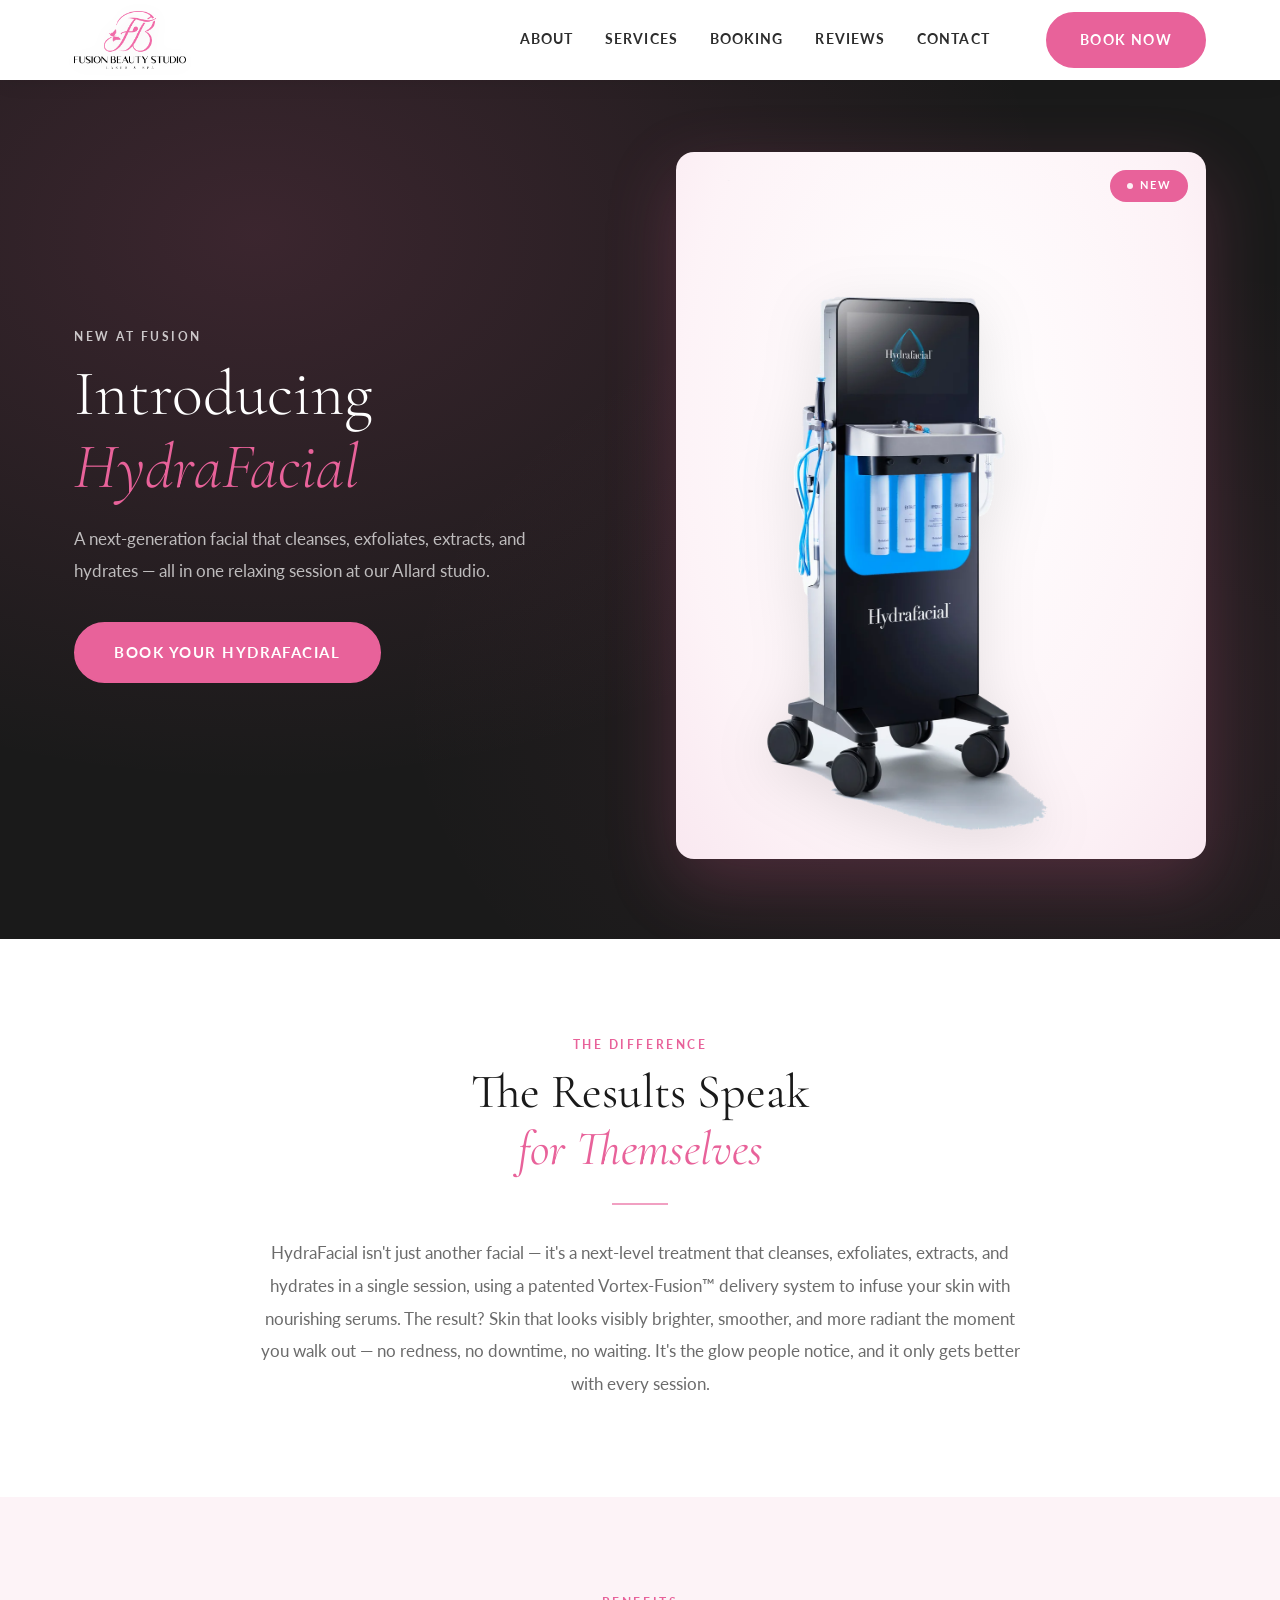
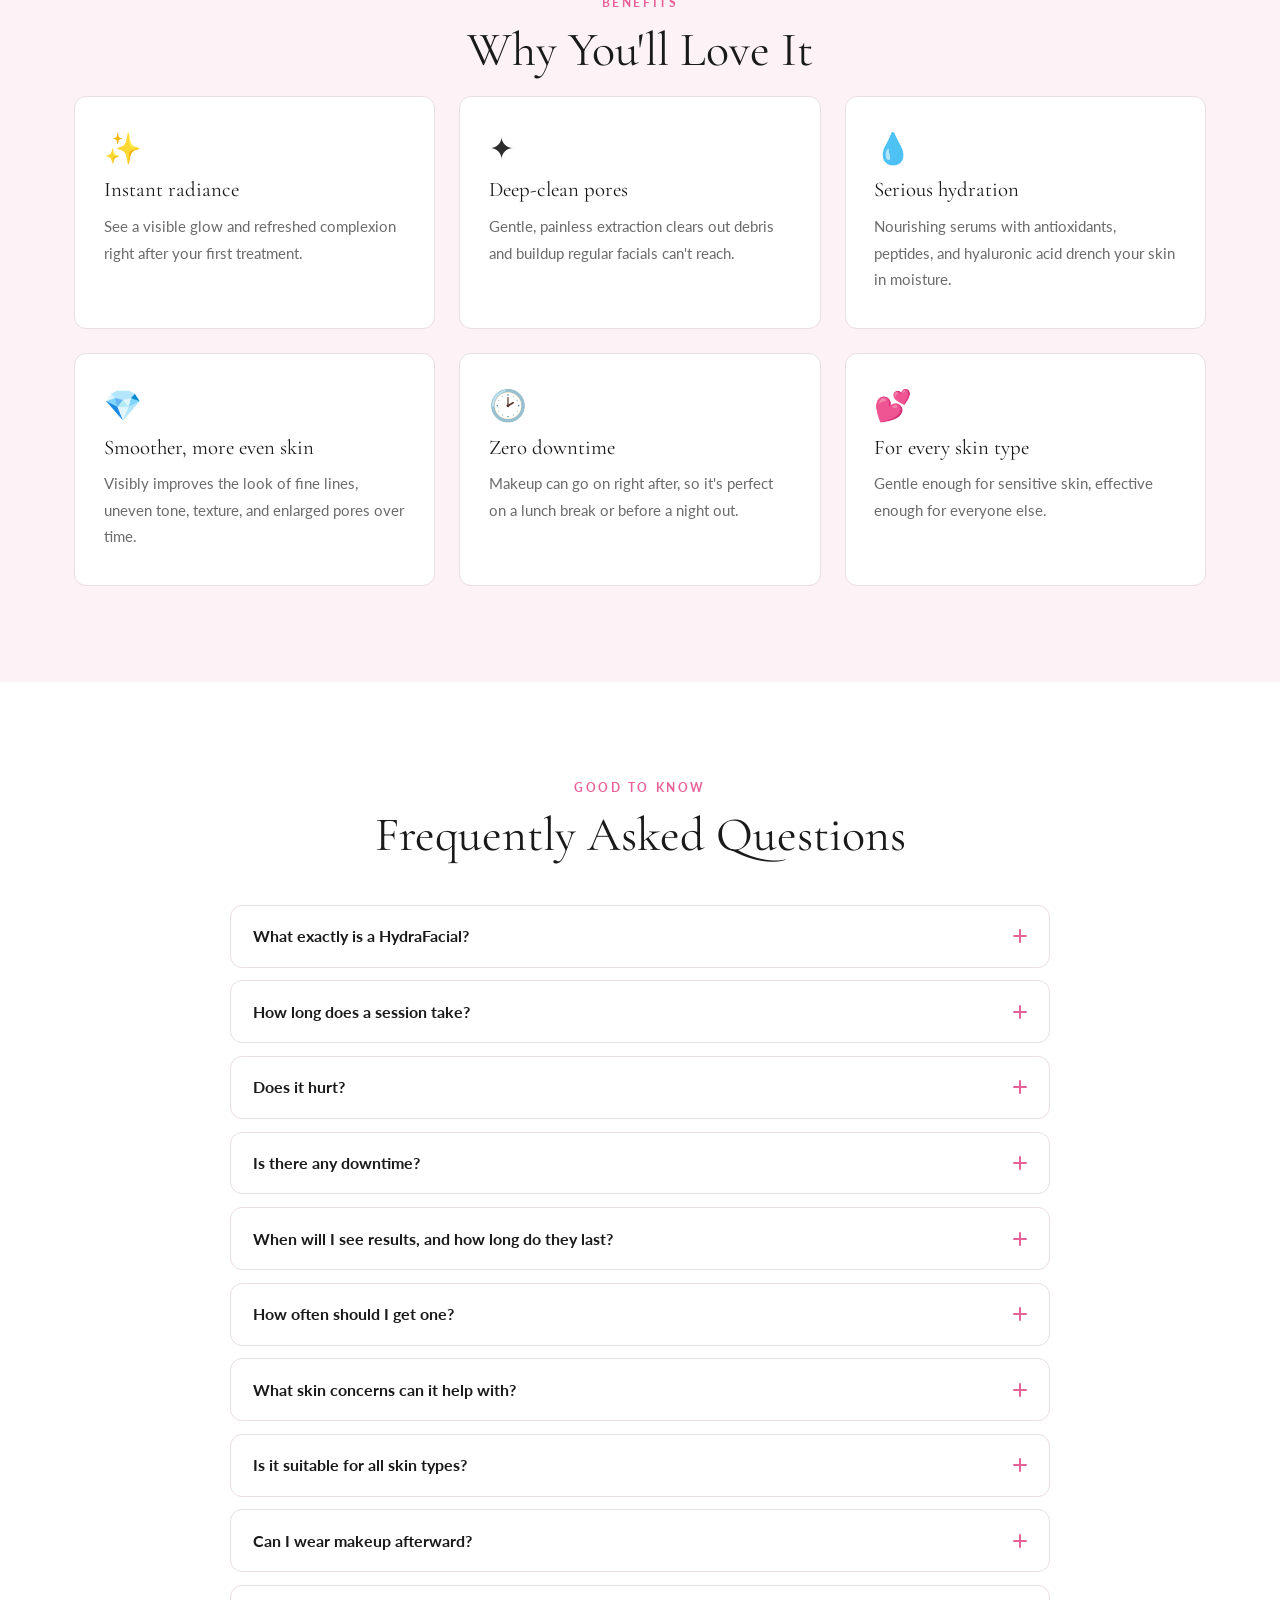
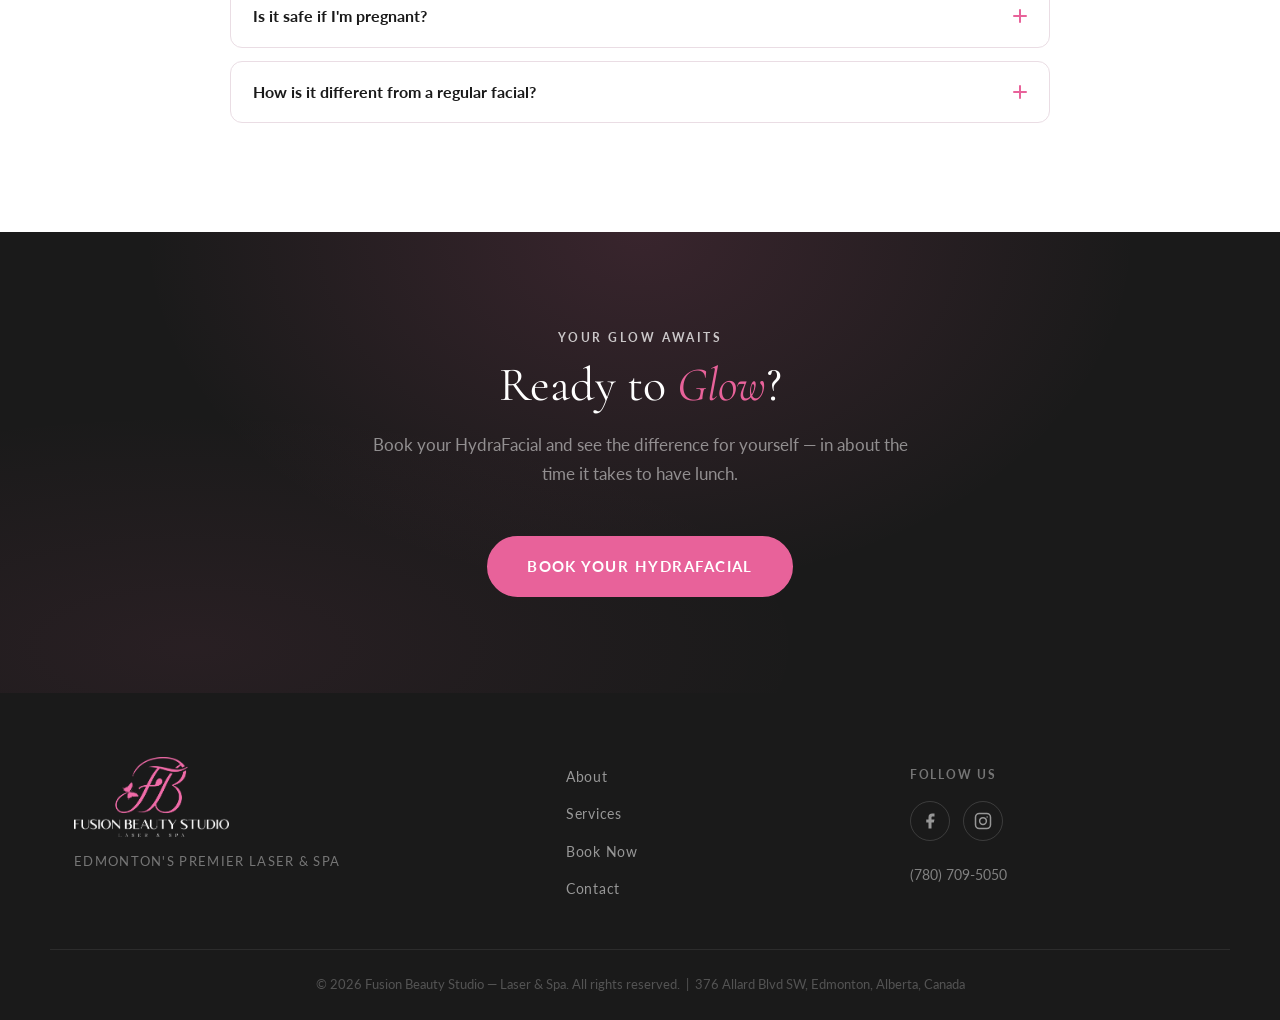
==== commit 8d78ee75: "Add HydraFacial machine photo and adapt image framing - Adds images/hydrafacial-machine.webp (1000x1" ====
--- a/hydrafacial/index.html
+++ b/hydrafacial/index.html
@@ -8,7 +8,7 @@
   <link rel="preconnect" href="https://fonts.googleapis.com" />
   <link rel="preconnect" href="https://fonts.gstatic.com" crossorigin />
   <link href="https://fonts.googleapis.com/css2?family=Cormorant+Garamond:ital,wght@0,300;0,400;0,500;0,600;1,300;1,400&family=Lato:wght@300;400;700&display=swap" rel="stylesheet" />
-  <link rel="stylesheet" href="/styles.css?v=12" />
+  <link rel="stylesheet" href="/styles.css?v=13" />
 </head>
 <body>
 
@@ -46,9 +46,9 @@
 
       <div class="hydra-hero-media">
         <div class="hydra-media-frame">
-          <!-- Drop the machine photo at: /images/hydrafacial-machine.jpg -->
-          <img src="/images/hydrafacial-machine.jpg"
+          <img src="/images/hydrafacial-machine.webp"
                alt="The HydraFacial machine at Fusion Beauty Studio"
+               width="1000" height="1513"
                decoding="async" />
         </div>
         <span class="hydra-badge"><span class="hydra-badge-dot"></span>New</span>
--- a/styles.css
+++ b/styles.css
@@ -1312,15 +1312,20 @@
   position: relative;
   border-radius: calc(var(--radius) * 1.5);
   overflow: hidden;
-  aspect-ratio: 4 / 5;
-  /* Soft brand gradient shows through until the photo is dropped in */
-  background: linear-gradient(150deg, var(--pink-light) 0%, var(--pink-pale) 55%, var(--white) 100%);
+  aspect-ratio: 3 / 4;
+  padding: 1.75rem;
+  /* Soft light "stage" so the machine's dark body reads clearly on both the
+     pale homepage section and the dark hero on /hydrafacial */
+  background: radial-gradient(ellipse at 50% 38%, var(--white) 0%, var(--pink-pale) 70%, var(--pink-light) 100%);
   box-shadow: var(--shadow-lg);
 }
+/* The machine photo has a transparent background — contain it so the full
+   unit is always visible and never cropped */
 .hydra-media-frame img {
   width: 100%;
   height: 100%;
-  object-fit: cover;
+  object-fit: contain;
+  filter: drop-shadow(0 12px 28px rgba(0,0,0,0.10));
   transition: transform 0.9s cubic-bezier(0.22, 1, 0.36, 1);
 }
 
@@ -1657,7 +1662,8 @@
     margin-bottom: 1.8rem;
   }
   .hydra-feature-copy .btn { justify-content: center; }
-  .hydra-media-frame { aspect-ratio: 4 / 3; }
+  /* Portrait product shot — keep a portrait frame on mobile too */
+  .hydra-media-frame { aspect-ratio: 4 / 5; padding: 1.25rem; }
 
   /* ---- Page hero: stack, text first ---- */
   .hydra-hero {
